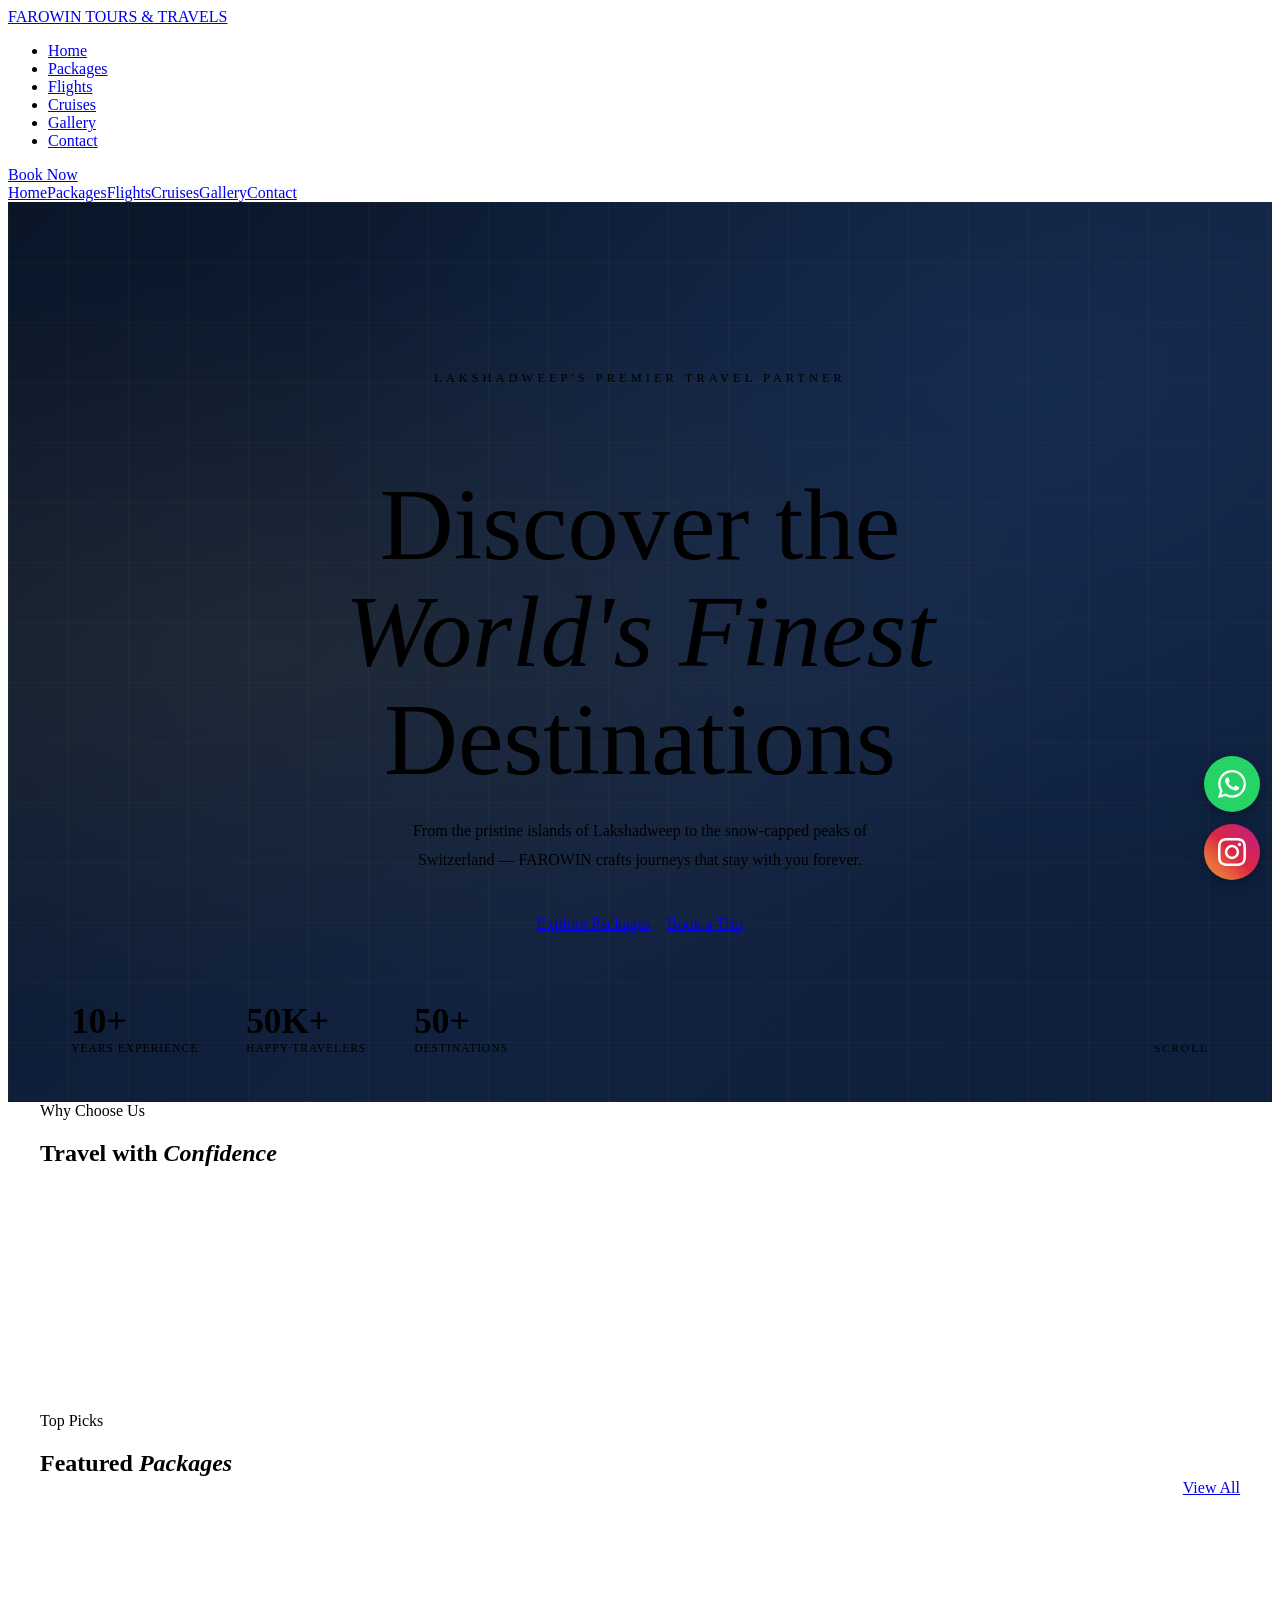
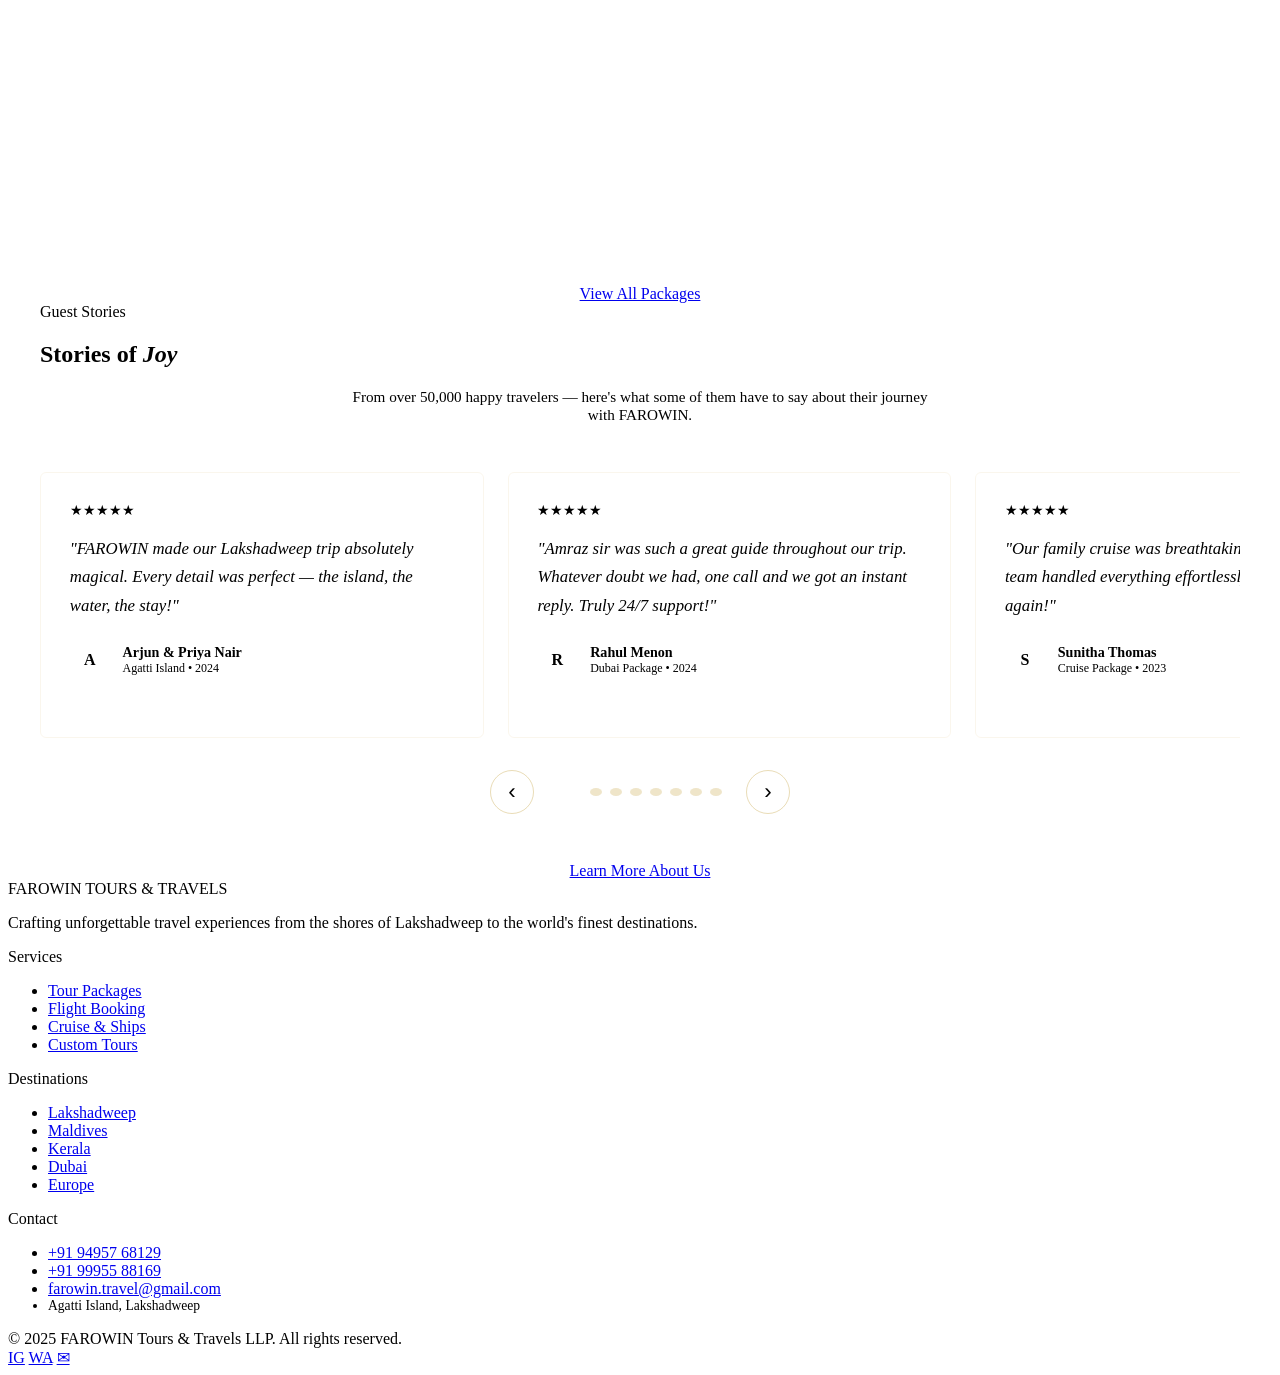
==== index.html @ 848174b0 "Rebrand site from Acoya/ACOYA to Farowin/FAROWIN Swap brand name, titles, nav/footer, form labels, s" ====
<!DOCTYPE html>
<html lang="en">
<head>
<meta charset="UTF-8">
<meta name="viewport" content="width=device-width, initial-scale=1.0">
<title>FAROWIN Tours & Travels — Home</title>
<link rel="stylesheet" href="style.css">
<style>
  /* HERO */
  #home {
    height: 100vh; position: relative;
    display: flex; align-items: center; justify-content: center; overflow: hidden;
  }
  .hero-bg {
    position: absolute; inset: 0;
    background: radial-gradient(ellipse at 20% 50%, rgba(201,168,76,0.09) 0%, transparent 60%),
      radial-gradient(ellipse at 80% 20%, rgba(26,52,96,0.5) 0%, transparent 50%),
      linear-gradient(135deg, #0A1628 0%, #112240 60%, #0D1F3C 100%);
  }
  .hero-grid {
    position: absolute; inset: 0;
    background-image: linear-gradient(rgba(201,168,76,0.04) 1px, transparent 1px),
      linear-gradient(90deg, rgba(201,168,76,0.04) 1px, transparent 1px);
    background-size: 60px 60px;
  }
  .hero-content {
    position: relative; z-index: 2; text-align: center; padding: 0 5%;
    animation: fadeUp 1.2s ease forwards;
  }
  .hero-tagline {
    font-size: 0.78rem; letter-spacing: 4px; text-transform: uppercase;
    color: var(--gold); margin-bottom: 1.5rem;
    display: flex; align-items: center; justify-content: center; gap: 1rem;
  }
  .hero-tagline::before, .hero-tagline::after { content: ''; width: 40px; height: 1px; background: var(--gold); }
  .hero-title {
    font-family: 'Cormorant Garamond', serif;
    font-size: clamp(3.5rem, 8vw, 7rem);
    font-weight: 300; line-height: 1.05; color: var(--white); margin-bottom: 0.5rem;
  }
  .hero-title em { color: var(--gold); font-style: italic; }
  .hero-sub {
    font-size: 1rem; color: var(--text-light);
    max-width: 520px; margin: 1.5rem auto 2.5rem; line-height: 1.8; font-weight: 300;
  }
  .hero-btns { display: flex; gap: 1rem; justify-content: center; flex-wrap: wrap; }
  .hero-stats {
    position: absolute; bottom: 3rem; left: 5%;
    display: flex; gap: 3rem; animation: fadeUp 1.5s ease 0.3s both;
  }
  .stat-num { font-family: 'Cormorant Garamond', serif; font-size: 2.2rem; font-weight: 600; color: var(--gold); }
  .stat-label { font-size: 0.72rem; color: var(--text-light); letter-spacing: 1px; text-transform: uppercase; }
  .scroll-hint {
    position: absolute; bottom: 3rem; right: 5%;
    display: flex; flex-direction: column; align-items: center; gap: 0.5rem;
    color: var(--text-light); font-size: 0.7rem; letter-spacing: 2px; text-transform: uppercase;
  }
  .scroll-line { width: 1px; height: 50px; background: linear-gradient(to bottom, var(--gold), transparent); animation: pulse 2s ease infinite; }
  @keyframes pulse { 0%,100%{opacity:1} 50%{opacity:0.3} }

  /* WHY US */
  .why-grid { display: grid; grid-template-columns: repeat(4,1fr); gap: 1.5rem; max-width: 1200px; margin: 3rem auto 0; }
  .why-card {
    padding: 2rem 1.5rem; background: var(--navy-mid);
    border: 1px solid rgba(201,168,76,0.12); border-radius: 6px;
    transition: border-color 0.3s, transform 0.3s; text-align: center;
  }
  .why-card:hover { border-color: var(--gold); transform: translateY(-6px); }
  .why-icon { font-size: 2.5rem; margin-bottom: 1rem; }
  .why-title { font-size: 1rem; font-weight: 600; color: var(--white); margin-bottom: 0.5rem; }
  .why-desc { font-size: 0.83rem; color: var(--text-light); line-height: 1.6; }

  /* FEATURED PACKAGES PREVIEW */
  .featured-grid { display: grid; grid-template-columns: repeat(3,1fr); gap: 1.5rem; max-width: 1200px; margin: 3rem auto 0; }
  .feat-pkg {
    background: var(--navy-mid); border: 1px solid rgba(201,168,76,0.12);
    border-radius: 6px; overflow: hidden; transition: all 0.4s; cursor: pointer;
  }
  .feat-pkg:hover { transform: translateY(-8px); border-color: var(--gold); }
  .feat-img {
    height: 160px; background: linear-gradient(135deg, var(--navy-light), var(--navy));
    display: flex; align-items: center; justify-content: center; font-size: 4.5rem;
    position: relative;
  }
  .feat-badge {
    position: absolute; top: 0.8rem; right: 0.8rem;
    background: var(--gold); color: var(--navy);
    font-size: 0.65rem; font-weight: 700; letter-spacing: 1px;
    padding: 0.25rem 0.7rem; border-radius: 2px; text-transform: uppercase;
  }
  .feat-body { padding: 1.3rem; }
  .feat-loc { font-size: 0.7rem; color: var(--gold); letter-spacing: 2px; text-transform: uppercase; margin-bottom: 0.4rem; }
  .feat-name { font-family: 'Cormorant Garamond', serif; font-size: 1.4rem; color: var(--white); margin-bottom: 0.4rem; }
  .feat-foot { display: flex; justify-content: space-between; align-items: center; margin-top: 1rem; }
  .feat-price { font-family: 'Cormorant Garamond', serif; font-size: 1.4rem; color: var(--gold); }
  .feat-price span { font-size: 0.75rem; color: var(--text-light); font-family: 'Outfit',sans-serif; }
  .view-all-wrap { text-align: center; margin-top: 3rem; }

  /* TESTIMONIAL CAROUSEL */
  .testi-wrap { max-width: 1200px; margin: 3rem auto 0; position: relative; }
  .testi-track-container { overflow: hidden; }
  .testi-track {
    display: flex; gap: 1.5rem;
    transition: transform 0.6s cubic-bezier(0.4, 0, 0.2, 1);
  }
  .testi-card {
    flex: 0 0 calc((100% - 3rem) / 3);
    background: var(--navy-mid); border: 1px solid rgba(201,168,76,0.1);
    border-radius: 6px; padding: 1.8rem; transition: border-color 0.3s;
  }
  .testi-card:hover { border-color: rgba(201,168,76,0.35); }
  .testi-stars { color: var(--gold); font-size: 0.85rem; margin-bottom: 1rem; }
  .testi-text {
    font-family: 'Cormorant Garamond',serif; font-size: 1.05rem;
    font-weight: 300; font-style: italic; color: var(--cream);
    line-height: 1.7; margin-bottom: 1.2rem;
  }
  .testi-author { display: flex; align-items: center; gap: 0.8rem; }
  .testi-avatar {
    width: 40px; height: 40px; border-radius: 50%;
    background: linear-gradient(135deg, var(--gold-dark), var(--gold));
    display: flex; align-items: center; justify-content: center;
    font-weight: 700; color: var(--navy); flex-shrink: 0;
  }
  .testi-name { font-size: 0.88rem; font-weight: 600; color: var(--white); }
  .testi-place { font-size: 0.75rem; color: var(--gold); }

  .testi-controls {
    display: flex; justify-content: center; align-items: center;
    gap: 1.5rem; margin-top: 2rem;
  }
  .testi-btn {
    width: 44px; height: 44px; border-radius: 50%;
    background: transparent; border: 1px solid rgba(201,168,76,0.4);
    color: var(--gold); font-size: 1.4rem; cursor: pointer;
    display: flex; align-items: center; justify-content: center;
    transition: all 0.3s;
  }
  .testi-btn:hover { background: var(--gold); color: var(--navy); }
  .testi-dots { display: flex; gap: 0.5rem; }
  .testi-dot {
    width: 8px; height: 8px; border-radius: 50%;
    background: rgba(201,168,76,0.3); cursor: pointer;
    transition: all 0.3s; border: none;
  }
  .testi-dot.active { background: var(--gold); width: 24px; border-radius: 4px; }

  @media(max-width:1024px){
    .why-grid { grid-template-columns: repeat(2,1fr); }
    .featured-grid { grid-template-columns: repeat(2,1fr); }
    .testi-card { flex: 0 0 calc((100% - 1.5rem) / 2); }
  }
  @media(max-width:600px){
    .why-grid, .featured-grid { grid-template-columns: 1fr; }
    .testi-card { flex: 0 0 100%; }
    .hero-stats { position: static; flex-wrap: wrap; justify-content: center; margin-top: 2rem; }
    .scroll-hint { display: none; }
  }
</style>
</head>
<body>
<div id="nav-placeholder"></div>

<!-- HERO -->
<section id="home">
  <div class="hero-bg"></div>
  <div class="hero-grid"></div>
  <div class="hero-content">
    <div class="hero-tagline">Lakshadweep's Premier Travel Partner</div>
    <h1 class="hero-title">
      Discover the<br>
      <em>World's Finest</em><br>
      Destinations
    </h1>
    <p class="hero-sub">From the pristine islands of Lakshadweep to the snow-capped peaks of Switzerland — FAROWIN crafts journeys that stay with you forever.</p>
    <div class="hero-btns">
      <a href="packages.html" class="btn-primary">Explore Packages</a>
      <a href="contact.html" class="btn-outline">Book a Trip</a>
    </div>
  </div>
  <div class="hero-stats">
    <div class="stat"><div class="stat-num"><span class="counter" data-target="10">0</span>+</div><div class="stat-label">Years Experience</div></div>
    <div class="stat"><div class="stat-num"><span class="counter" data-target="50">0</span>K+</div><div class="stat-label">Happy Travelers</div></div>
    <div class="stat"><div class="stat-num"><span class="counter" data-target="50">0</span>+</div><div class="stat-label">Destinations</div></div>
  </div>
  <div class="scroll-hint"><div class="scroll-line"></div>Scroll</div>
</section>

<!-- WHY US -->
<section style="background:var(--navy-mid);">
  <div style="max-width:1200px;margin:0 auto;">
    <div class="section-tag">Why Choose Us</div>
    <h2 class="section-title">Travel with <em>Confidence</em></h2>
  </div>
  <div class="why-grid">
    <div class="why-card reveal">
      <div class="why-icon">🏝️</div>
      <div class="why-title">Island Experts</div>
      <div class="why-desc">Based in Agatti, Lakshadweep — we know these islands like no one else.</div>
    </div>
    <div class="why-card reveal">
      <div class="why-icon">✈️</div>
      <div class="why-title">All-in-One</div>
      <div class="why-desc">Flights, cruises, hotels, and tours — everything under one roof.</div>
    </div>
    <div class="why-card reveal">
      <div class="why-icon">🕐</div>
      <div class="why-title">24/7 Support</div>
      <div class="why-desc">Our team is always available, every day, any time you need us.</div>
    </div>
    <div class="why-card reveal">
      <div class="why-icon">💎</div>
      <div class="why-title">Best Value</div>
      <div class="why-desc">Premium experiences at competitive prices with no hidden charges.</div>
    </div>
  </div>
</section>

<!-- FEATURED PACKAGES -->
<section style="background:var(--navy);">
  <div style="max-width:1200px;margin:0 auto;display:flex;justify-content:space-between;align-items:flex-end;flex-wrap:wrap;gap:1rem;">
    <div>
      <div class="section-tag">Top Picks</div>
      <h2 class="section-title">Featured <em>Packages</em></h2>
    </div>
    <a href="packages.html" class="btn-outline">View All</a>
  </div>
  <div class="featured-grid">
    <div class="feat-pkg reveal" onclick="location.href='packages.html'">
      <div class="feat-img">🏝️<div class="feat-badge">Top Pick</div></div>
      <div class="feat-body">
        <div class="feat-loc">📍 Lakshadweep</div>
        <div class="feat-name">Agatti Island Paradise</div>
        <div class="feat-foot">
          <div class="feat-price">₹22,000 <span>/ person</span></div>
          <span style="font-size:0.78rem;color:var(--text-light);">3N / 4D</span>
        </div>
      </div>
    </div>
    <div class="feat-pkg reveal" onclick="location.href='packages.html'">
      <div class="feat-img">🏝️<div class="feat-badge">Popular</div></div>
      <div class="feat-body">
        <div class="feat-loc">📍 Maldives</div>
        <div class="feat-name">Maldives Serenity</div>
        <div class="feat-foot">
          <div class="feat-price">₹85,000 <span>/ person</span></div>
          <span style="font-size:0.78rem;color:var(--text-light);">6N / 7D</span>
        </div>
      </div>
    </div>
    <div class="feat-pkg reveal" onclick="location.href='packages.html'">
      <div class="feat-img">🕌<div class="feat-badge">Trending</div></div>
      <div class="feat-body">
        <div class="feat-loc">📍 Dubai</div>
        <div class="feat-name">Dubai Luxury</div>
        <div class="feat-foot">
          <div class="feat-price">₹55,000 <span>/ person</span></div>
          <span style="font-size:0.78rem;color:var(--text-light);">4N / 5D</span>
        </div>
      </div>
    </div>
  </div>
  <div class="view-all-wrap"><a href="packages.html" class="btn-primary">View All Packages</a></div>
</section>

<!-- TESTIMONIALS CAROUSEL -->
<section style="background:var(--navy-mid);">
  <div style="max-width:1200px;margin:0 auto;">
    <div class="section-tag">Guest Stories</div>
    <h2 class="section-title">Stories of <em>Joy</em></h2>
    <p style="text-align:center;color:var(--text-light);max-width:600px;margin:0.8rem auto 0;font-size:0.95rem;">From over 50,000 happy travelers — here's what some of them have to say about their journey with FAROWIN.</p>
  </div>

  <div class="testi-wrap">
    <div class="testi-track-container">
      <div class="testi-track" id="testi-track">

        <div class="testi-card">
          <div class="testi-stars">★★★★★</div>
          <div class="testi-text">"FAROWIN made our Lakshadweep trip absolutely magical. Every detail was perfect — the island, the water, the stay!"</div>
          <div class="testi-author">
            <div class="testi-avatar">A</div>
            <div><div class="testi-name">Arjun & Priya Nair</div><div class="testi-place">Agatti Island • 2024</div></div>
          </div>
        </div>

        <div class="testi-card">
          <div class="testi-stars">★★★★★</div>
          <div class="testi-text">"Amraz sir was such a great guide throughout our trip. Whatever doubt we had, one call and we got an instant reply. Truly 24/7 support!"</div>
          <div class="testi-author">
            <div class="testi-avatar">R</div>
            <div><div class="testi-name">Rahul Menon</div><div class="testi-place">Dubai Package • 2024</div></div>
          </div>
        </div>

        <div class="testi-card">
          <div class="testi-stars">★★★★★</div>
          <div class="testi-text">"Our family cruise was breathtaking. The FAROWIN team handled everything effortlessly. Will definitely book again!"</div>
          <div class="testi-author">
            <div class="testi-avatar">S</div>
            <div><div class="testi-name">Sunitha Thomas</div><div class="testi-place">Cruise Package • 2023</div></div>
          </div>
        </div>

        <div class="testi-card">
          <div class="testi-stars">★★★★★</div>
          <div class="testi-text">"Honeymoon in the Maldives, planned to perfection. Amraz was incredibly helpful — answered every message even at midnight. Thank you FAROWIN!"</div>
          <div class="testi-author">
            <div class="testi-avatar">F</div>
            <div><div class="testi-name">Faisal & Ayesha</div><div class="testi-place">Maldives Honeymoon • 2024</div></div>
          </div>
        </div>

        <div class="testi-card">
          <div class="testi-stars">★★★★★</div>
          <div class="testi-text">"Booked a last-minute group trip for 12 people. Amraz sir made it happen flawlessly. Very professional and always reachable on call."</div>
          <div class="testi-author">
            <div class="testi-avatar">V</div>
            <div><div class="testi-name">Vishnu Krishnan</div><div class="testi-place">Group Tour • 2024</div></div>
          </div>
        </div>

        <div class="testi-card">
          <div class="testi-stars">★★★★★</div>
          <div class="testi-text">"Bangaram Island felt like a private paradise. Amraz's local knowledge and personal attention made every moment special. Highly recommend FAROWIN!"</div>
          <div class="testi-author">
            <div class="testi-avatar">M</div>
            <div><div class="testi-name">Meera Pillai</div><div class="testi-place">Bangaram Island • 2025</div></div>
          </div>
        </div>

        <div class="testi-card">
          <div class="testi-stars">★★★★★</div>
          <div class="testi-text">"I called Amraz sir at odd hours during my trip — every single time he picked up and helped. That kind of dedication is rare. FAROWIN is the real deal."</div>
          <div class="testi-author">
            <div class="testi-avatar">K</div>
            <div><div class="testi-name">Kiran Raj</div><div class="testi-place">Kavaratti Island • 2024</div></div>
          </div>
        </div>

        <div class="testi-card">
          <div class="testi-stars">★★★★★</div>
          <div class="testi-text">"From flight booking to last-day pickup, Amraz handled everything. He's not just a travel agent — he feels like a friend guiding you. Loved the trip!"</div>
          <div class="testi-author">
            <div class="testi-avatar">N</div>
            <div><div class="testi-name">Nisha Varghese</div><div class="testi-place">Lakshadweep • 2025</div></div>
          </div>
        </div>

        <div class="testi-card">
          <div class="testi-stars">★★★★★</div>
          <div class="testi-text">"What I loved most about FAROWIN — Amraz sir replies instantly, no matter what time. Booked our Dubai trip with full confidence. Excellent experience!"</div>
          <div class="testi-author">
            <div class="testi-avatar">S</div>
            <div><div class="testi-name">Shafeeq Ahamed</div><div class="testi-place">Dubai Tour • 2024</div></div>
          </div>
        </div>

        <div class="testi-card">
          <div class="testi-stars">★★★★★</div>
          <div class="testi-text">"Honestly the best travel experience we've had. Amraz personally guided us through everything — visa, hotels, sightseeing. FAROWIN exceeded expectations."</div>
          <div class="testi-author">
            <div class="testi-avatar">A</div>
            <div><div class="testi-name">Anjana & Dileep</div><div class="testi-place">Singapore Tour • 2025</div></div>
          </div>
        </div>

        <div class="testi-card">
          <div class="testi-stars">★★★★★</div>
          <div class="testi-text">"My parents are senior citizens and were nervous about travel. Amraz sir kept checking in throughout, made them feel safe. Truly grateful to FAROWIN."</div>
          <div class="testi-author">
            <div class="testi-avatar">H</div>
            <div><div class="testi-name">Haritha S.</div><div class="testi-place">Family Tour • 2024</div></div>
          </div>
        </div>

        <div class="testi-card">
          <div class="testi-stars">★★★★★</div>
          <div class="testi-text">"Planned my solo trip to Lakshadweep with FAROWIN. Amraz answered all my questions patiently, even before booking. That trust is why I chose them — and they delivered!"</div>
          <div class="testi-author">
            <div class="testi-avatar">J</div>
            <div><div class="testi-name">Jithin Mohan</div><div class="testi-place">Solo Trip • 2025</div></div>
          </div>
        </div>

      </div>
    </div>

    <div class="testi-controls">
      <button class="testi-btn" onclick="testiNav(-1)" aria-label="Previous">‹</button>
      <div class="testi-dots" id="testi-dots"></div>
      <button class="testi-btn" onclick="testiNav(1)" aria-label="Next">›</button>
    </div>
  </div>

  <div class="view-all-wrap">
    <a href="about.html" class="btn-outline">Learn More About Us</a>
  </div>
</section>

<div id="footer-placeholder"></div>
<script src="shared.js"></script>
<script>
  // Counter animation (triggered when stats section comes into view)
  function animateCounters() {
    document.querySelectorAll('.counter').forEach(function(el) {
      var target = parseInt(el.dataset.target);
      var current = 0;
      var step = Math.max(1, Math.ceil(target / 40));
      var interval = setInterval(function() {
        current += step;
        if (current >= target) { current = target; clearInterval(interval); }
        el.textContent = current;
      }, 30);
    });
  }
  // Trigger counter on page load (hero is visible immediately)
  setTimeout(animateCounters, 600);

  // Testimonial carousel
  var totalTestis = document.querySelectorAll('.testi-card').length;
  var perView = 3;
  var currentSlide = 0;
  var autoSlideTimer;

  function getPerView() {
    if (window.innerWidth <= 600) return 1;
    if (window.innerWidth <= 1024) return 2;
    return 3;
  }

  function totalSlides() {
    return Math.max(1, totalTestis - perView + 1);
  }

  function buildDots() {
    var dotsEl = document.getElementById('testi-dots');
    dotsEl.innerHTML = '';
    var slides = totalSlides();
    var maxDots = Math.min(slides, 8);
    for (var i = 0; i < maxDots; i++) {
      var dot = document.createElement('button');
      dot.className = 'testi-dot' + (i === 0 ? ' active' : '');
      dot.setAttribute('aria-label', 'Slide ' + (i + 1));
      dot.onclick = (function(idx) { return function() { goToSlide(idx); }; })(i);
      dotsEl.appendChild(dot);
    }
  }

  function updateCarousel() {
    var track = document.getElementById('testi-track');
    var card = document.querySelector('.testi-card');
    if (!card) return;
    var cardWidth = card.offsetWidth;
    var gap = 24;
    track.style.transform = 'translateX(-' + (currentSlide * (cardWidth + gap)) + 'px)';

    var dots = document.querySelectorAll('.testi-dot');
    dots.forEach(function(d, i) { d.classList.toggle('active', i === Math.min(currentSlide, dots.length - 1)); });
  }

  function testiNav(dir) {
    currentSlide = (currentSlide + dir + totalSlides()) % totalSlides();
    updateCarousel();
    resetAutoSlide();
  }

  function goToSlide(i) {
    currentSlide = i;
    updateCarousel();
    resetAutoSlide();
  }

  function resetAutoSlide() {
    clearInterval(autoSlideTimer);
    autoSlideTimer = setInterval(function() { testiNav(1); }, 5000);
  }

  function initCarousel() {
    perView = getPerView();
    buildDots();
    if (currentSlide >= totalSlides()) currentSlide = 0;
    updateCarousel();
    resetAutoSlide();
  }

  window.addEventListener('resize', initCarousel);

  renderNav('Home');
  renderFooter();
  initReveal();

  // Init carousel after DOM ready
  setTimeout(initCarousel, 100);
</script>
</body>
</html>
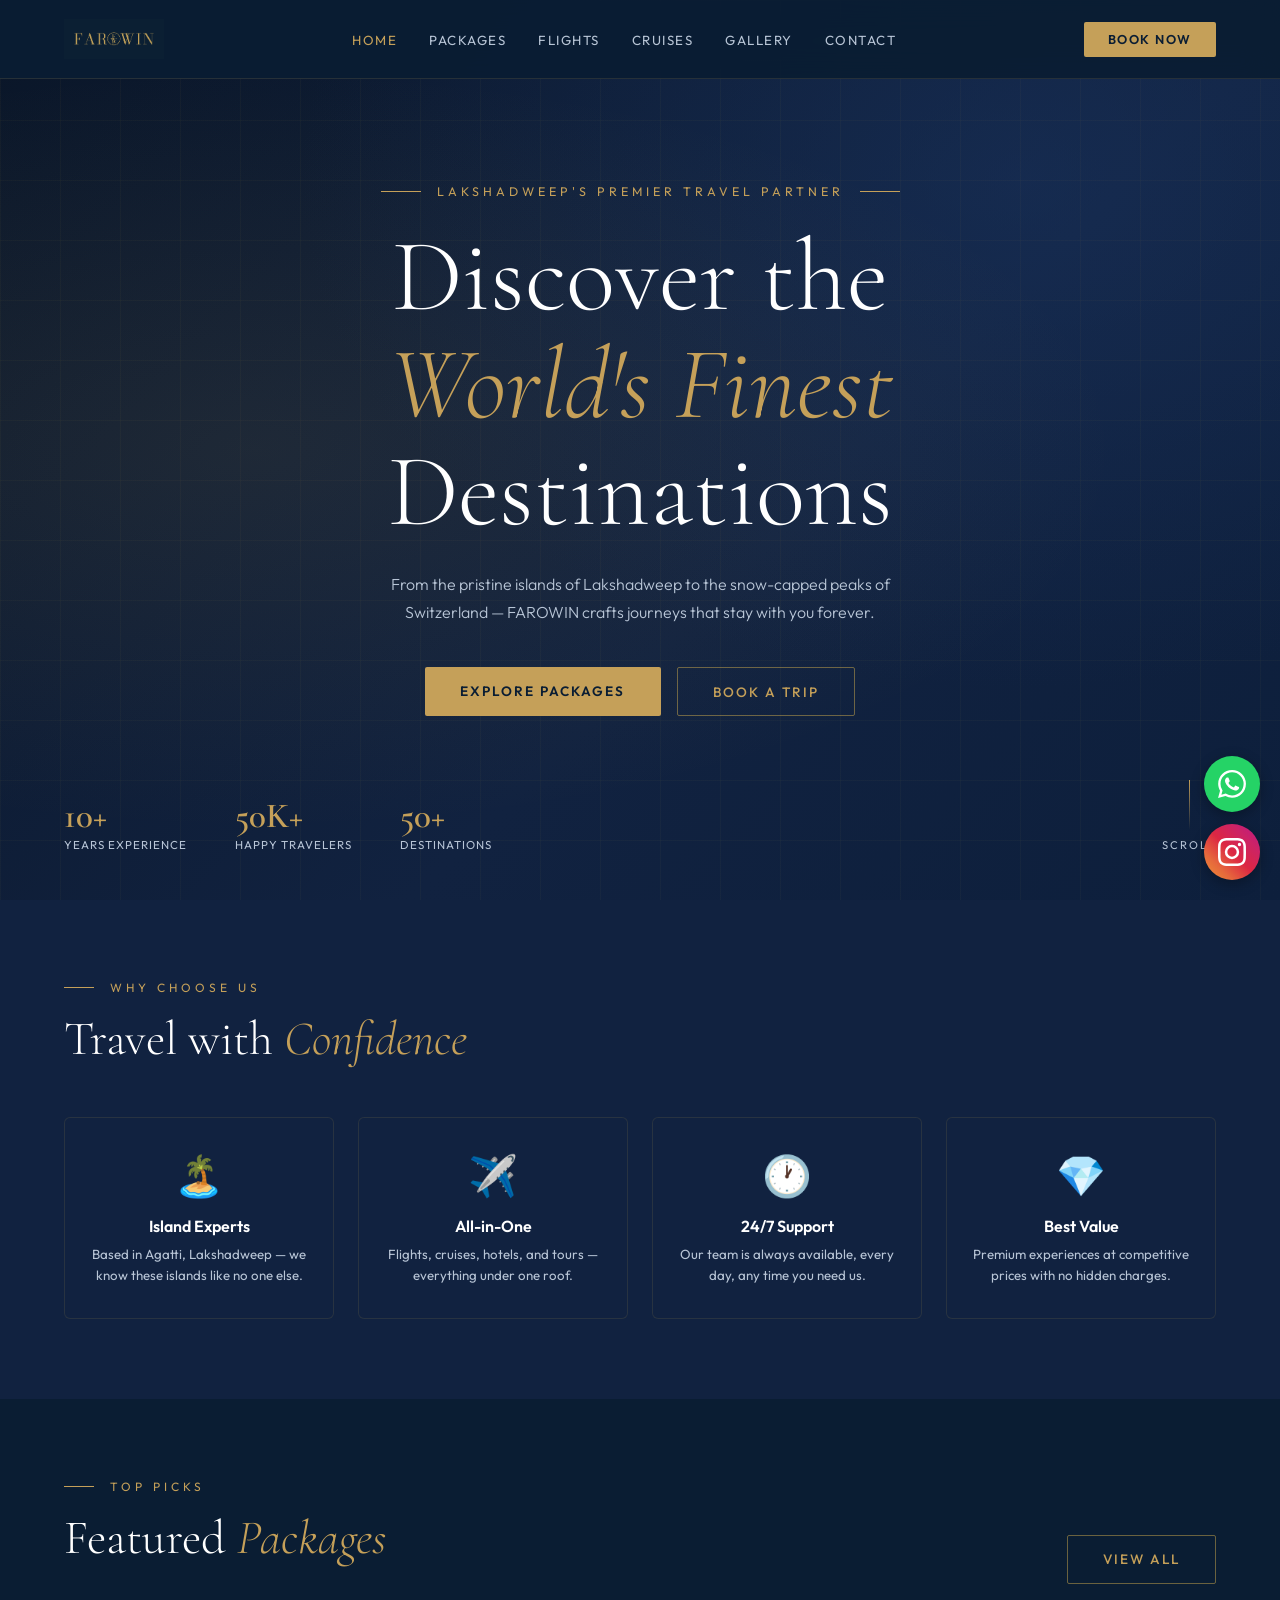
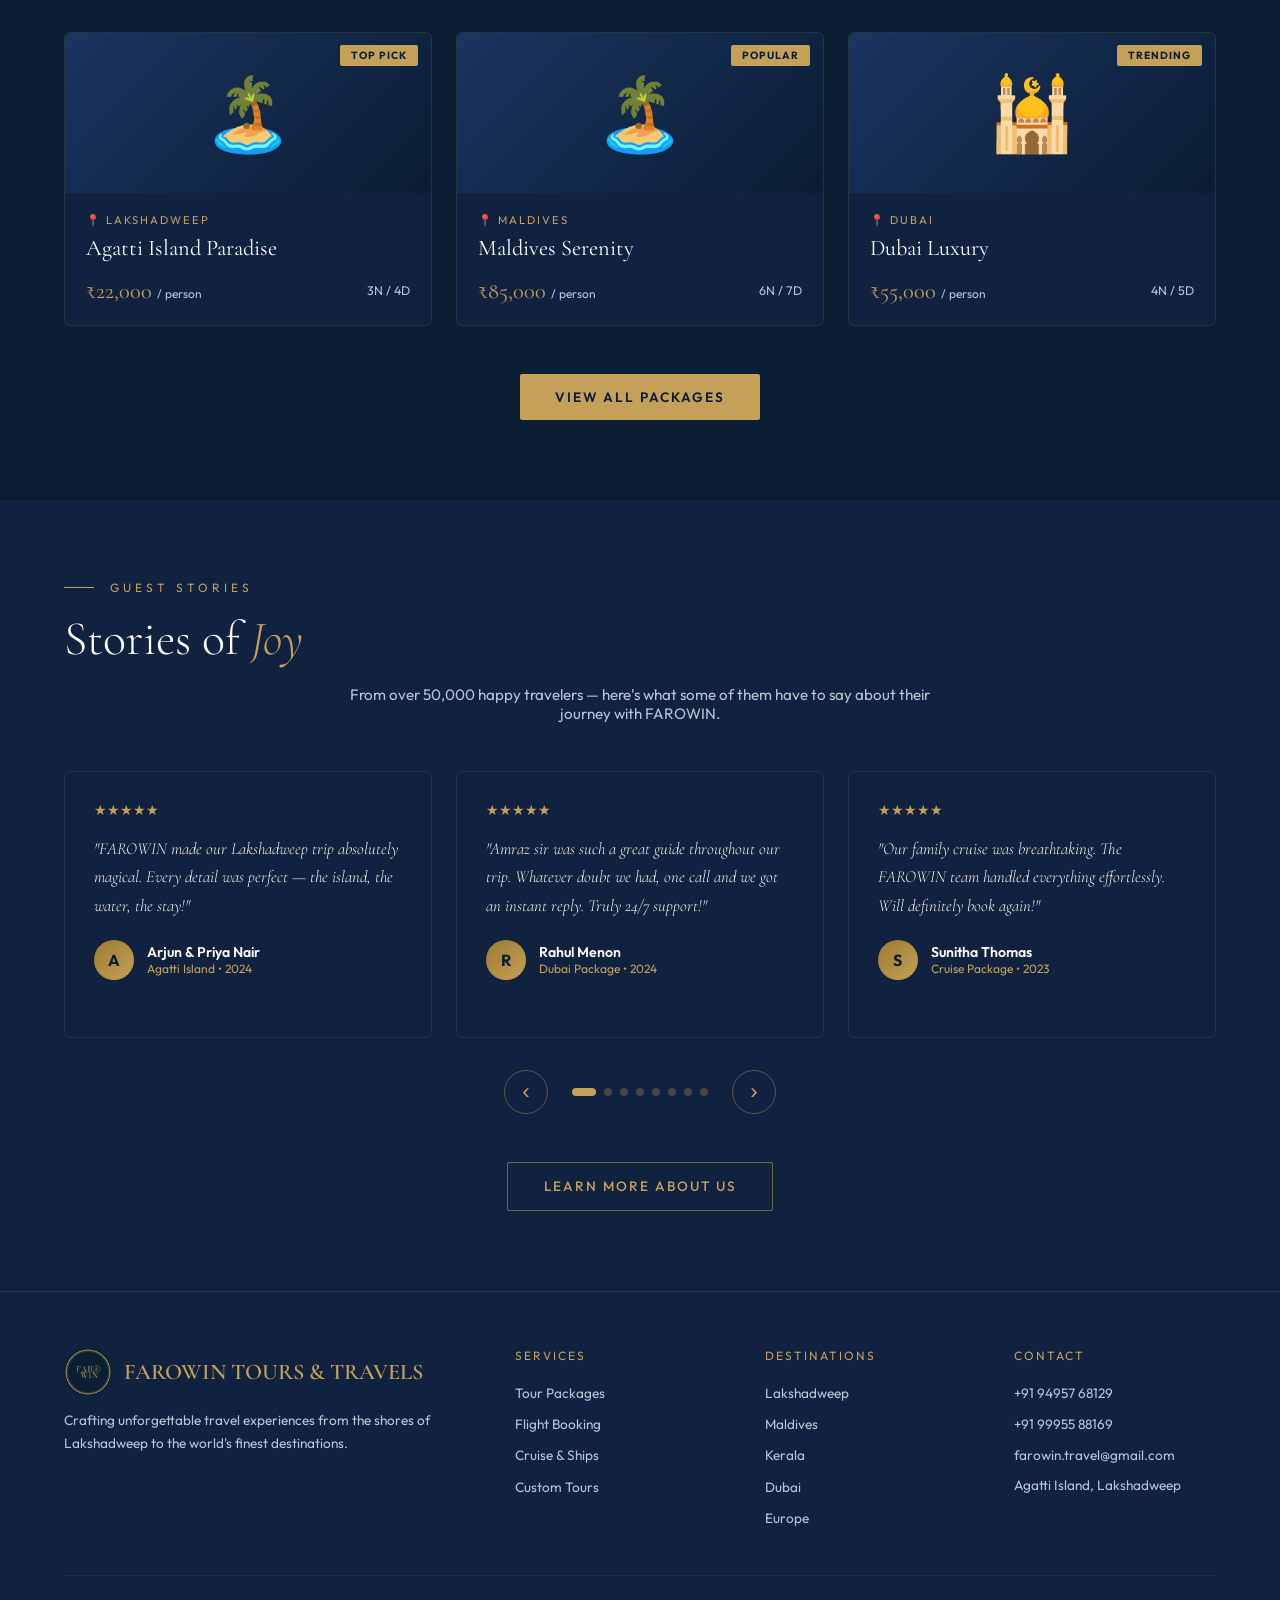
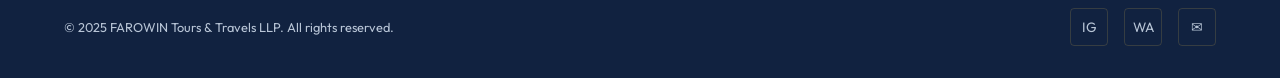
==== commit edb8ff17: "Add Farowin logo assets to nav, footer, and favicons Copy official wordmark and seal PNGs into asset" ====
--- a/index.html
+++ b/index.html
@@ -4,6 +4,8 @@
 <meta charset="UTF-8">
 <meta name="viewport" content="width=device-width, initial-scale=1.0">
 <title>FAROWIN Tours & Travels — Home</title>
+<link rel="icon" type="image/png" href="assets/logos/farowin-seal-circle.png">
+<link rel="apple-touch-icon" href="assets/logos/farowin-seal-square.png">
 <link rel="stylesheet" href="style.css">
 <style>
   /* HERO */
--- a/style.css
+++ b/style.css
@@ -0,0 +1,203 @@
+@import url('https://fonts.googleapis.com/css2?family=Cormorant+Garamond:ital,wght@0,300;0,400;0,600;1,300;1,400&family=Outfit:wght@300;400;500;600&display=swap');
+
+:root {
+  --gold: #C5A059;
+  --gold-light: #E8C97A;
+  --gold-dark: #9B7A2E;
+  --navy: #0A1D33;
+  --navy-mid: #112240;
+  --navy-light: #1A3460;
+  --cream: #F8F4ED;
+  --cream-dark: #EDE5D5;
+  --white: #FFFFFF;
+  --text-light: #B8C5D6;
+}
+
+* { margin: 0; padding: 0; box-sizing: border-box; }
+html { scroll-behavior: smooth; }
+body { font-family: 'Outfit', sans-serif; background: var(--navy); color: var(--cream); overflow-x: hidden; }
+
+/* NAV */
+nav {
+  position: fixed; top: 0; width: 100%; z-index: 1000;
+  padding: 1.2rem 5%;
+  display: flex; align-items: center; justify-content: space-between;
+  background: rgba(10,29,51,0.95);
+  backdrop-filter: blur(16px);
+  border-bottom: 1px solid rgba(197,160,89,0.15);
+}
+.nav-logo {
+  display: flex; align-items: center;
+  text-decoration: none; line-height: 0;
+}
+.nav-logo-img {
+  display: block; height: 40px; width: auto;
+}
+.nav-links { display: flex; gap: 2rem; list-style: none; }
+.nav-links a {
+  color: var(--text-light); text-decoration: none;
+  font-size: 0.83rem; font-weight: 400; letter-spacing: 1.5px;
+  text-transform: uppercase; transition: color 0.3s;
+}
+.nav-links a:hover, .nav-links a.active { color: var(--gold); }
+.nav-cta {
+  background: var(--gold); color: var(--navy);
+  padding: 0.6rem 1.5rem; border-radius: 2px;
+  font-size: 0.8rem; font-weight: 600; letter-spacing: 1.5px;
+  text-transform: uppercase; text-decoration: none; transition: background 0.3s;
+}
+.nav-cta:hover { background: var(--gold-light); }
+.hamburger { display: none; flex-direction: column; gap: 5px; cursor: pointer; }
+.hamburger span { width: 24px; height: 2px; background: var(--gold); display: block; transition: all 0.3s; }
+.mobile-menu {
+  display: none; position: fixed; top: 68px; left: 0; right: 0;
+  background: rgba(10,22,40,0.98); backdrop-filter: blur(20px);
+  padding: 2rem 5%; flex-direction: column; gap: 1.5rem; z-index: 999;
+  border-bottom: 1px solid rgba(201,168,76,0.15);
+}
+.mobile-menu.open { display: flex; }
+.mobile-menu a {
+  color: var(--cream); text-decoration: none; font-size: 1rem;
+  font-weight: 400; letter-spacing: 1px; text-transform: uppercase;
+  transition: color 0.3s; padding-bottom: 0.5rem;
+  border-bottom: 1px solid rgba(201,168,76,0.1);
+}
+.mobile-menu a:hover { color: var(--gold); }
+
+/* PAGE HERO (non-home pages) */
+.page-hero {
+  padding: 8rem 5% 4rem;
+  background: linear-gradient(135deg, var(--navy) 0%, var(--navy-mid) 100%);
+  position: relative; overflow: hidden;
+}
+.page-hero::before {
+  content: ''; position: absolute; inset: 0;
+  background-image: linear-gradient(rgba(201,168,76,0.04) 1px, transparent 1px),
+    linear-gradient(90deg, rgba(201,168,76,0.04) 1px, transparent 1px);
+  background-size: 60px 60px;
+}
+.page-hero-content { position: relative; z-index: 2; max-width: 700px; }
+.page-tag {
+  font-size: 0.75rem; letter-spacing: 4px; text-transform: uppercase;
+  color: var(--gold); margin-bottom: 1rem;
+  display: flex; align-items: center; gap: 1rem;
+}
+.page-tag::before { content: ''; width: 30px; height: 1px; background: var(--gold); }
+.page-title {
+  font-family: 'Cormorant Garamond', serif;
+  font-size: clamp(2.5rem, 5vw, 4rem);
+  font-weight: 300; line-height: 1.1; color: var(--white);
+}
+.page-title em { color: var(--gold); font-style: italic; }
+.page-desc { color: var(--text-light); font-size: 1rem; line-height: 1.8; margin-top: 1rem; font-weight: 300; }
+
+/* SECTION COMMON */
+section { padding: 5rem 5%; }
+.section-tag {
+  font-size: 0.75rem; letter-spacing: 4px; text-transform: uppercase;
+  color: var(--gold); margin-bottom: 1rem;
+  display: flex; align-items: center; gap: 1rem;
+}
+.section-tag::before { content: ''; width: 30px; height: 1px; background: var(--gold); }
+.section-title {
+  font-family: 'Cormorant Garamond', serif;
+  font-size: clamp(2rem, 4vw, 3rem); font-weight: 300; line-height: 1.2;
+  color: var(--white); margin-bottom: 1rem;
+}
+.section-title em { color: var(--gold); font-style: italic; }
+.section-desc { color: var(--text-light); font-size: 1rem; line-height: 1.8; max-width: 600px; font-weight: 300; }
+.gold-divider { width: 60px; height: 2px; background: var(--gold); margin: 1.2rem 0; }
+
+/* BUTTONS */
+.btn-primary {
+  background: var(--gold); color: var(--navy);
+  padding: 0.9rem 2.2rem; border-radius: 2px;
+  font-size: 0.85rem; font-weight: 600; letter-spacing: 2px;
+  text-transform: uppercase; text-decoration: none; display: inline-block;
+  transition: all 0.3s; border: none; cursor: pointer; font-family: 'Outfit', sans-serif;
+}
+.btn-primary:hover { background: var(--gold-light); transform: translateY(-2px); }
+.btn-outline {
+  border: 1px solid rgba(201,168,76,0.5); color: var(--gold);
+  padding: 0.9rem 2.2rem; border-radius: 2px;
+  font-size: 0.85rem; font-weight: 500; letter-spacing: 2px;
+  text-transform: uppercase; text-decoration: none; display: inline-block;
+  transition: all 0.3s; background: transparent; cursor: pointer; font-family: 'Outfit', sans-serif;
+}
+.btn-outline:hover { border-color: var(--gold); background: rgba(201,168,76,0.08); }
+
+/* FORMS */
+.form-grid { display: grid; grid-template-columns: 1fr 1fr; gap: 1.5rem; }
+.form-group { display: flex; flex-direction: column; gap: 0.5rem; }
+.form-group.full { grid-column: 1 / -1; }
+label { font-size: 0.78rem; color: var(--gold); letter-spacing: 1.5px; text-transform: uppercase; font-weight: 500; }
+input, select, textarea {
+  background: rgba(255,255,255,0.04); border: 1px solid rgba(201,168,76,0.2);
+  color: var(--cream); padding: 0.9rem 1.1rem; border-radius: 4px;
+  font-family: 'Outfit', sans-serif; font-size: 0.9rem;
+  transition: border-color 0.3s; outline: none; width: 100%;
+}
+input:focus, select:focus, textarea:focus { border-color: var(--gold); }
+select option { background: var(--navy-mid); }
+textarea { resize: vertical; min-height: 120px; }
+.submit-btn {
+  grid-column: 1 / -1; background: var(--gold); color: var(--navy);
+  padding: 1rem 2rem; border: none; border-radius: 4px;
+  font-family: 'Outfit', sans-serif; font-size: 0.9rem;
+  font-weight: 600; letter-spacing: 2px; text-transform: uppercase;
+  cursor: pointer; transition: all 0.3s; width: 100%;
+}
+.submit-btn:hover { background: var(--gold-light); transform: translateY(-2px); }
+
+/* FOOTER */
+footer {
+  background: var(--navy-mid); border-top: 1px solid rgba(201,168,76,0.15);
+  padding: 3.5rem 5% 2rem;
+}
+.footer-grid { display: grid; grid-template-columns: 2fr 1fr 1fr 1fr; gap: 3rem; max-width: 1200px; margin: 0 auto 3rem; }
+.footer-brand {
+  font-family: 'Cormorant Garamond', serif; font-size: 1.4rem; font-weight: 600;
+  color: var(--gold); margin-bottom: 0.8rem;
+  display: flex; align-items: center; gap: 0.75rem;
+}
+.footer-seal { width: 48px; height: 48px; border-radius: 50%; flex-shrink: 0; }
+.footer-desc { font-size: 0.85rem; color: var(--text-light); line-height: 1.7; }
+.footer-heading { font-size: 0.75rem; letter-spacing: 2px; text-transform: uppercase; color: var(--gold); margin-bottom: 1.2rem; }
+.footer-links { list-style: none; display: flex; flex-direction: column; gap: 0.7rem; }
+.footer-links a { font-size: 0.85rem; color: var(--text-light); text-decoration: none; transition: color 0.3s; }
+.footer-links a:hover { color: var(--gold); }
+.footer-bottom {
+  border-top: 1px solid rgba(201,168,76,0.1); padding-top: 2rem;
+  max-width: 1200px; margin: 0 auto;
+  display: flex; justify-content: space-between; align-items: center; flex-wrap: wrap; gap: 1rem;
+}
+.footer-copy { font-size: 0.8rem; color: var(--text-light); }
+.footer-socials { display: flex; gap: 1rem; }
+.social-btn {
+  width: 38px; height: 38px; border-radius: 4px;
+  border: 1px solid rgba(201,168,76,0.2);
+  display: flex; align-items: center; justify-content: center;
+  color: var(--text-light); font-size: 0.85rem; text-decoration: none; transition: all 0.3s;
+}
+.social-btn:hover { border-color: var(--gold); color: var(--gold); }
+
+/* ANIMATIONS */
+@keyframes fadeUp { from { opacity: 0; transform: translateY(30px); } to { opacity: 1; transform: translateY(0); } }
+@keyframes fadeIn { from { opacity: 0; } to { opacity: 1; } }
+.fade-up { animation: fadeUp 0.8s ease forwards; }
+
+/* RESPONSIVE */
+@media (max-width: 768px) {
+  .nav-links, .nav-cta { display: none; }
+  .hamburger { display: flex; }
+  .footer-grid { grid-template-columns: 1fr 1fr; }
+  .form-grid { grid-template-columns: 1fr; }
+  .form-group.full { grid-column: auto; }
+  .submit-btn { grid-column: auto; }
+}
+@media (max-width: 480px) {
+  .nav-logo-img { height: 32px; }
+  .footer-grid { grid-template-columns: 1fr; }
+  .footer-bottom { flex-direction: column; text-align: center; }
+  .footer-brand { font-size: 1.15rem; }
+}
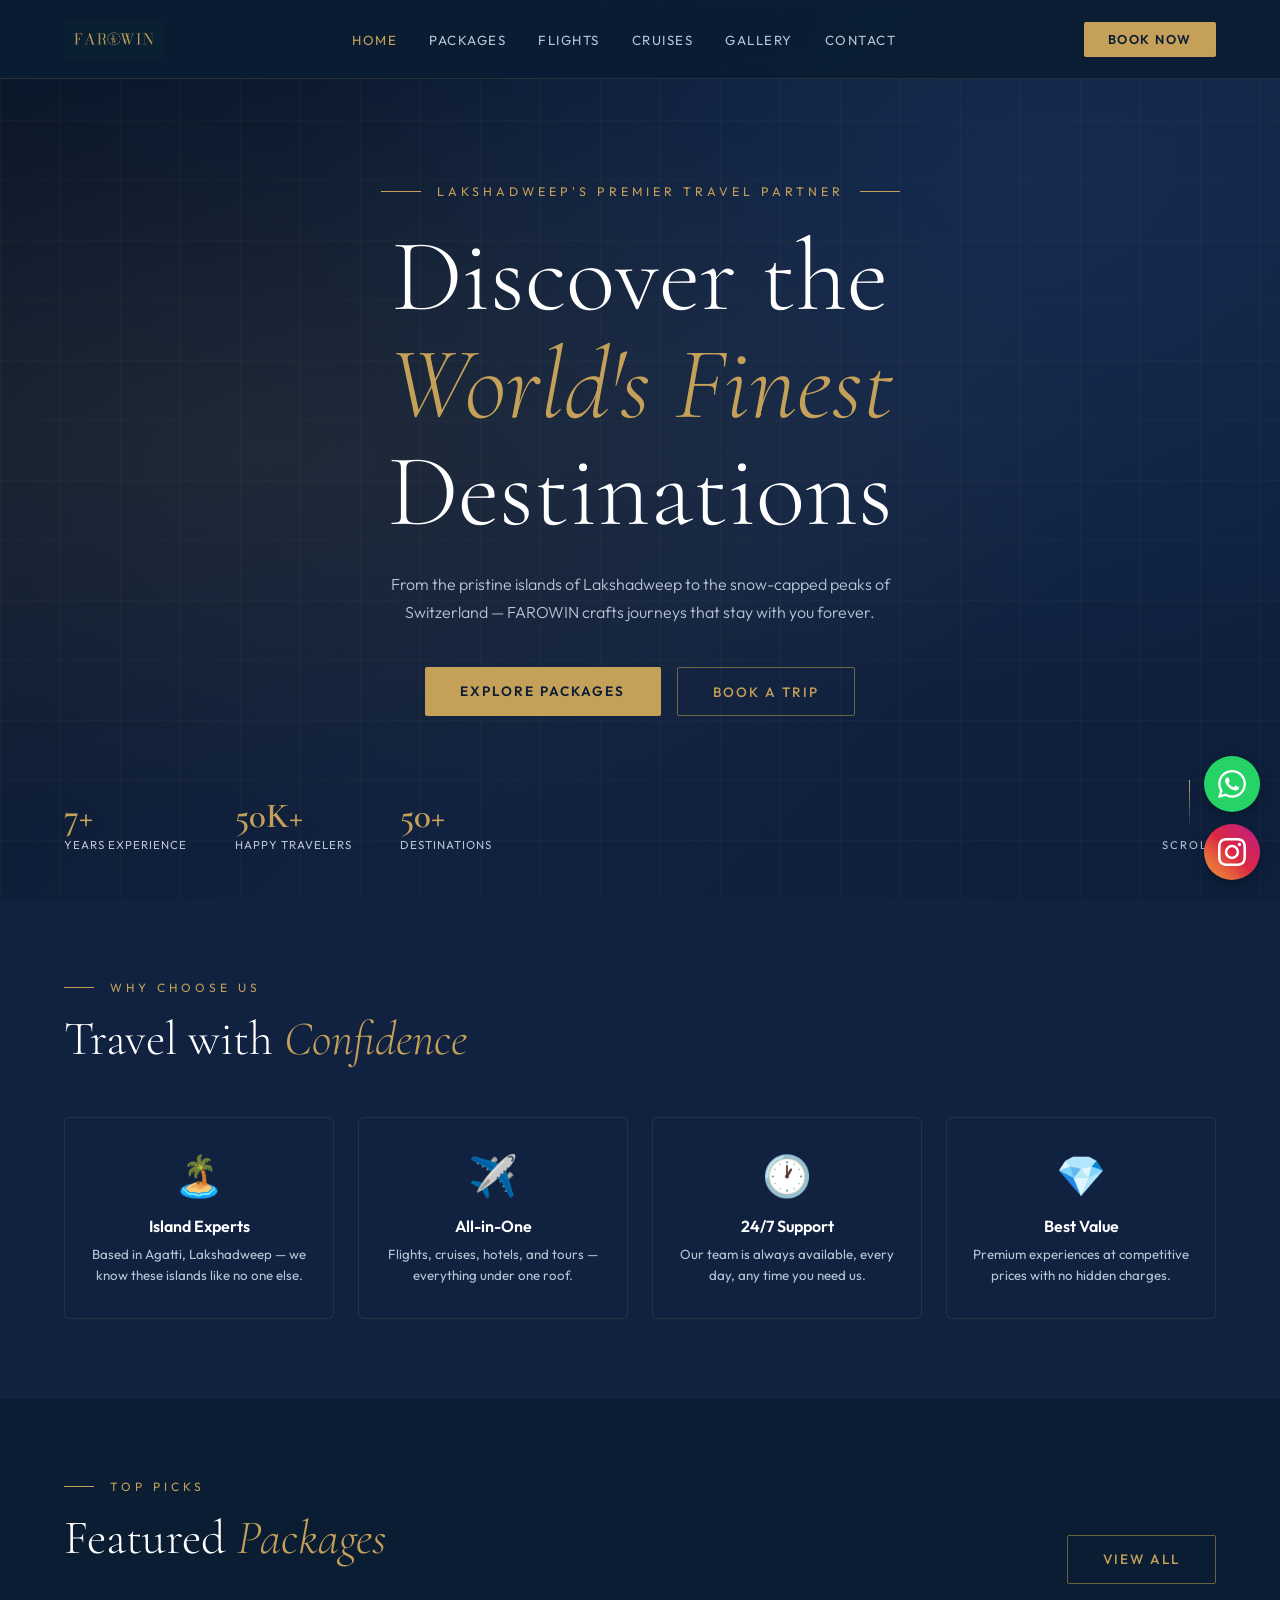
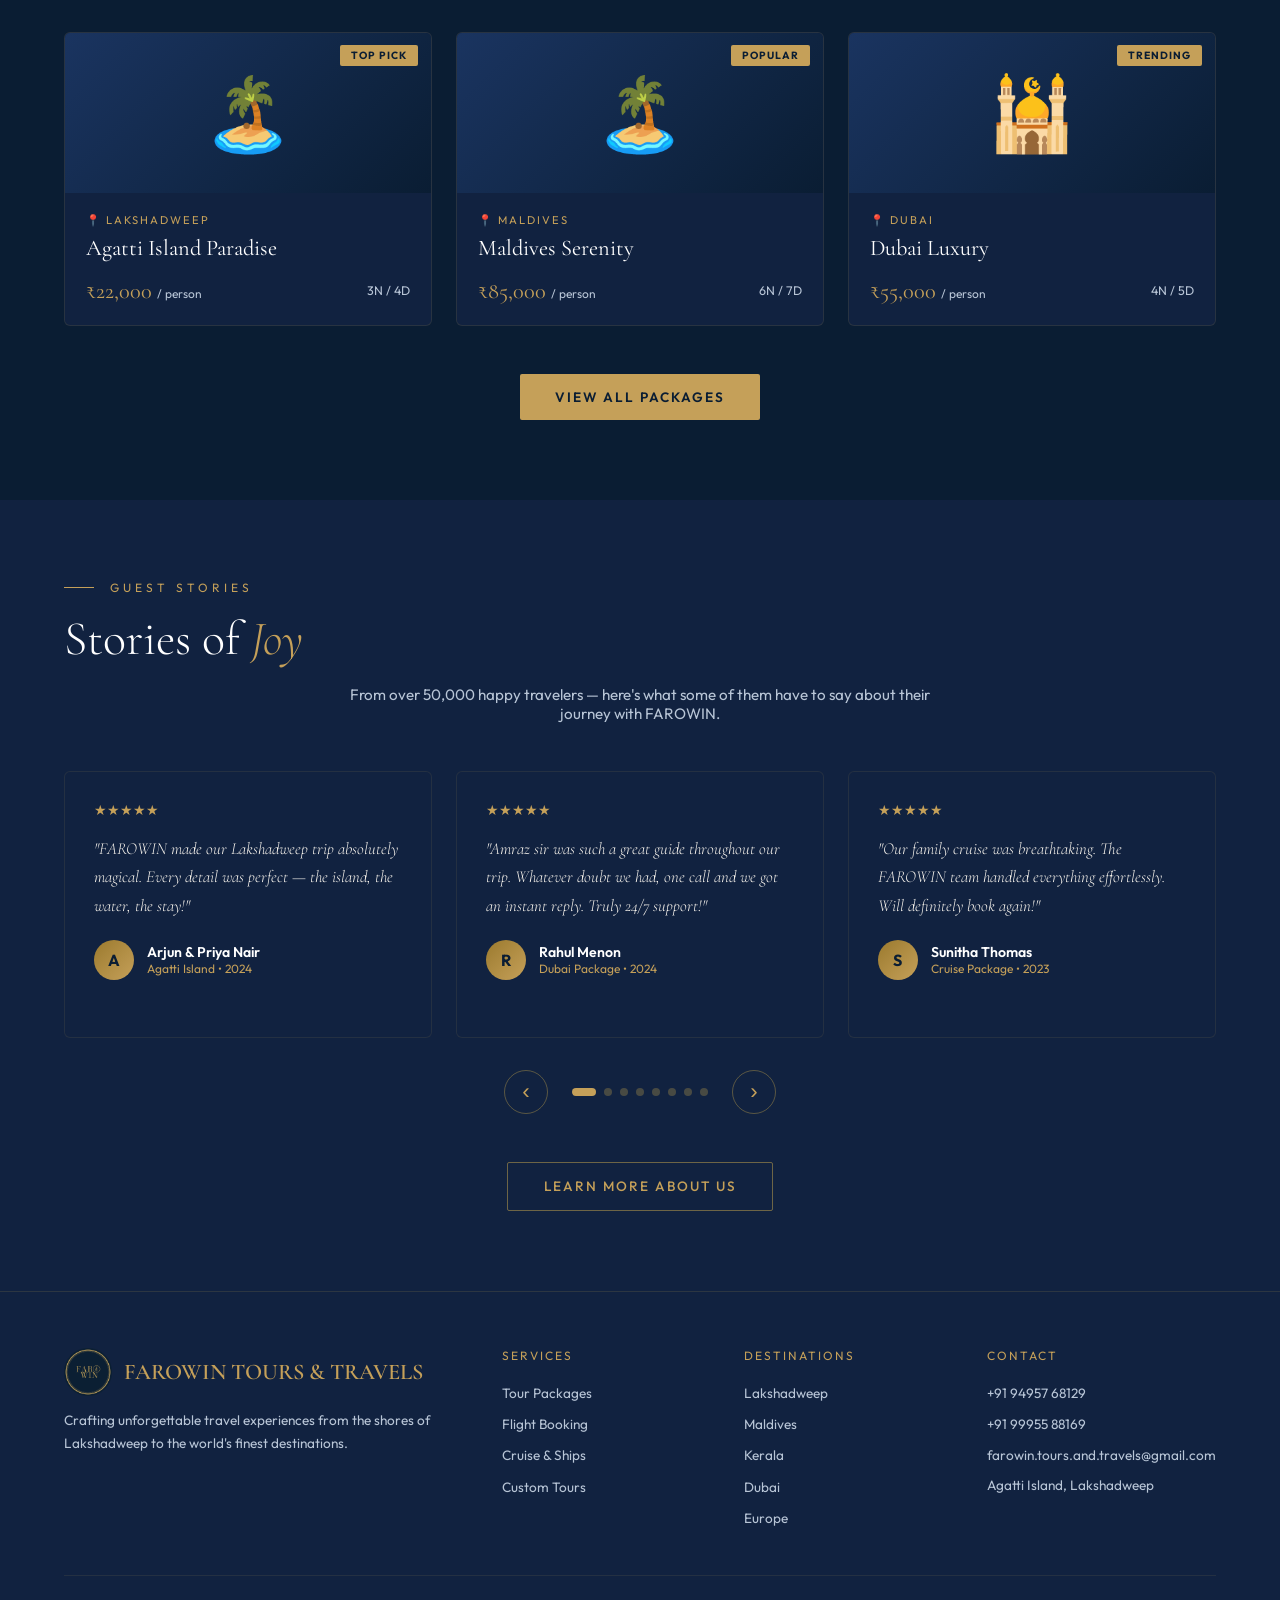
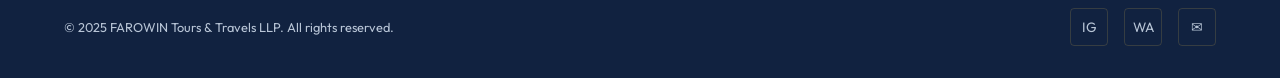
==== commit db81c473: "Update experience years in hero stats section" ====
--- a/index.html
+++ b/index.html
@@ -181,7 +181,7 @@
     </div>
   </div>
   <div class="hero-stats">
-    <div class="stat"><div class="stat-num"><span class="counter" data-target="10">0</span>+</div><div class="stat-label">Years Experience</div></div>
+    <div class="stat"><div class="stat-num"><span class="counter" data-target="7">0</span>+</div><div class="stat-label">Years Experience</div></div>
     <div class="stat"><div class="stat-num"><span class="counter" data-target="50">0</span>K+</div><div class="stat-label">Happy Travelers</div></div>
     <div class="stat"><div class="stat-num"><span class="counter" data-target="50">0</span>+</div><div class="stat-label">Destinations</div></div>
   </div>
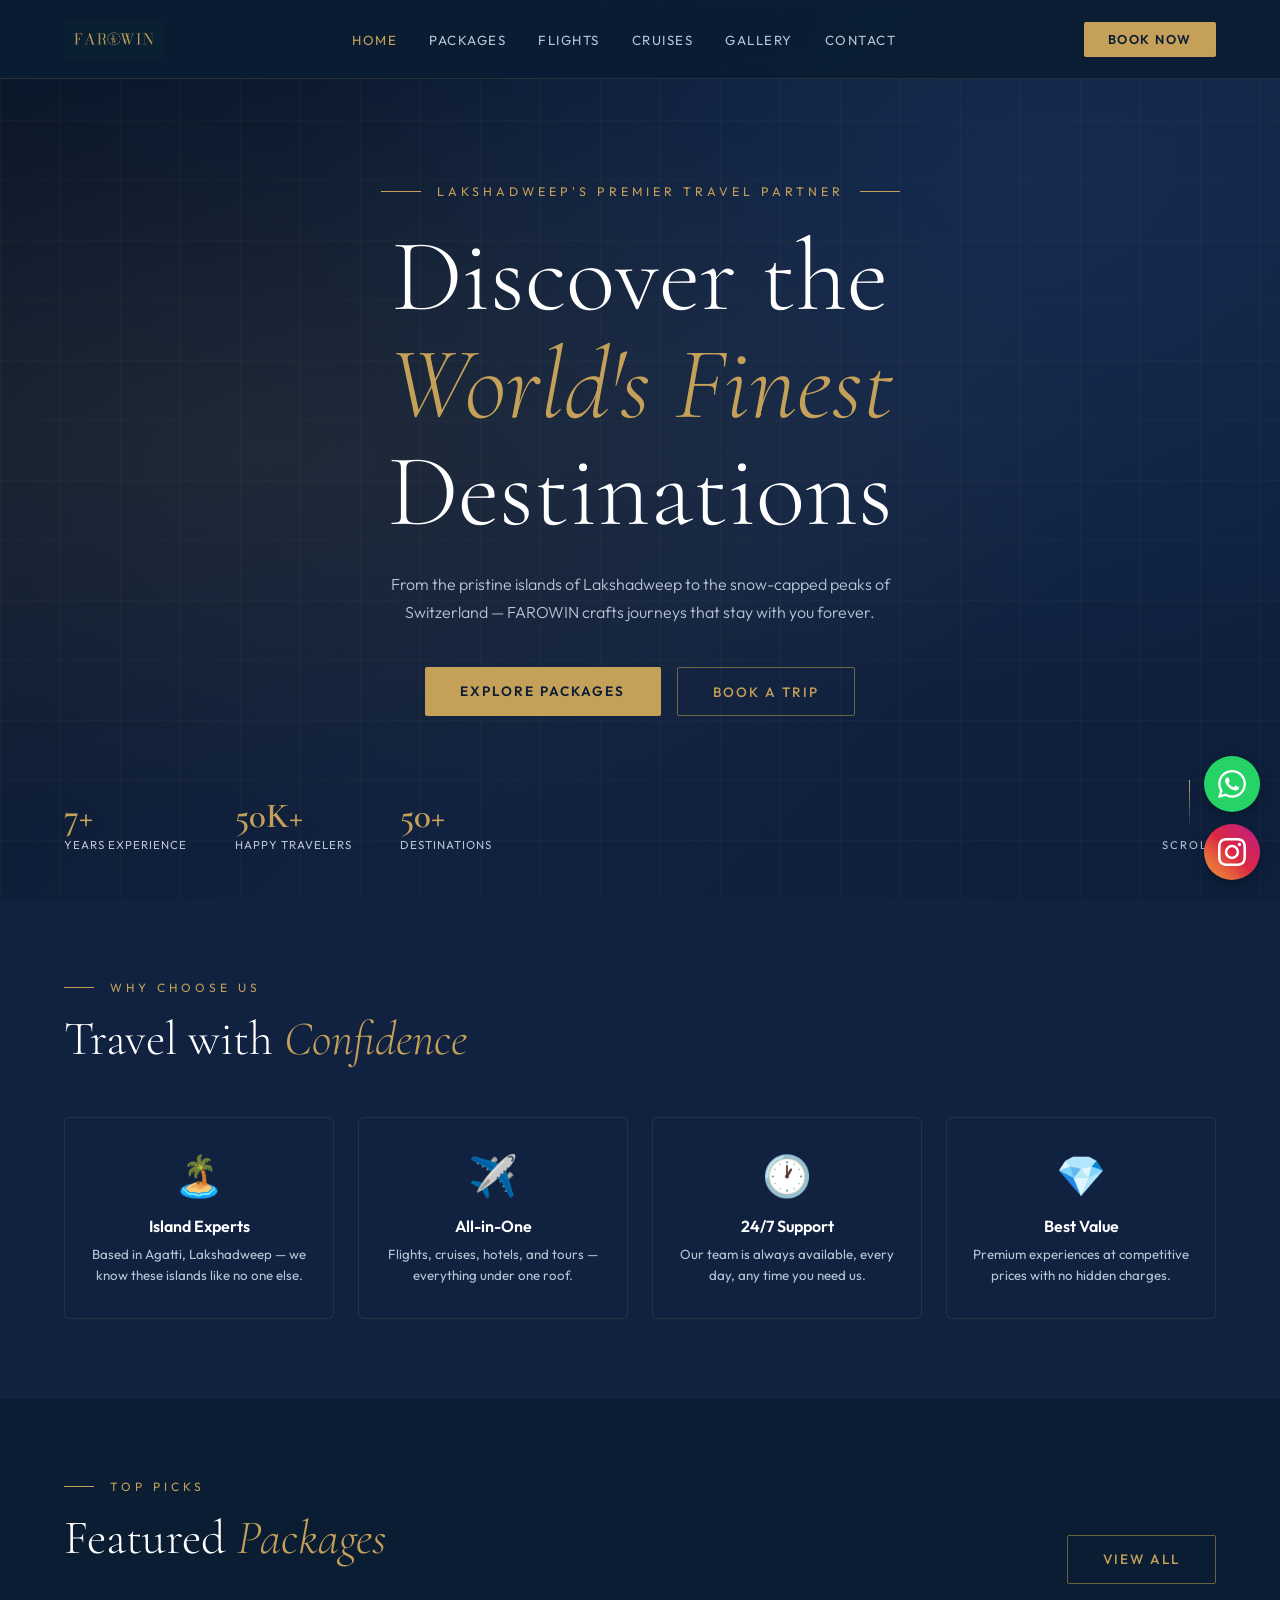
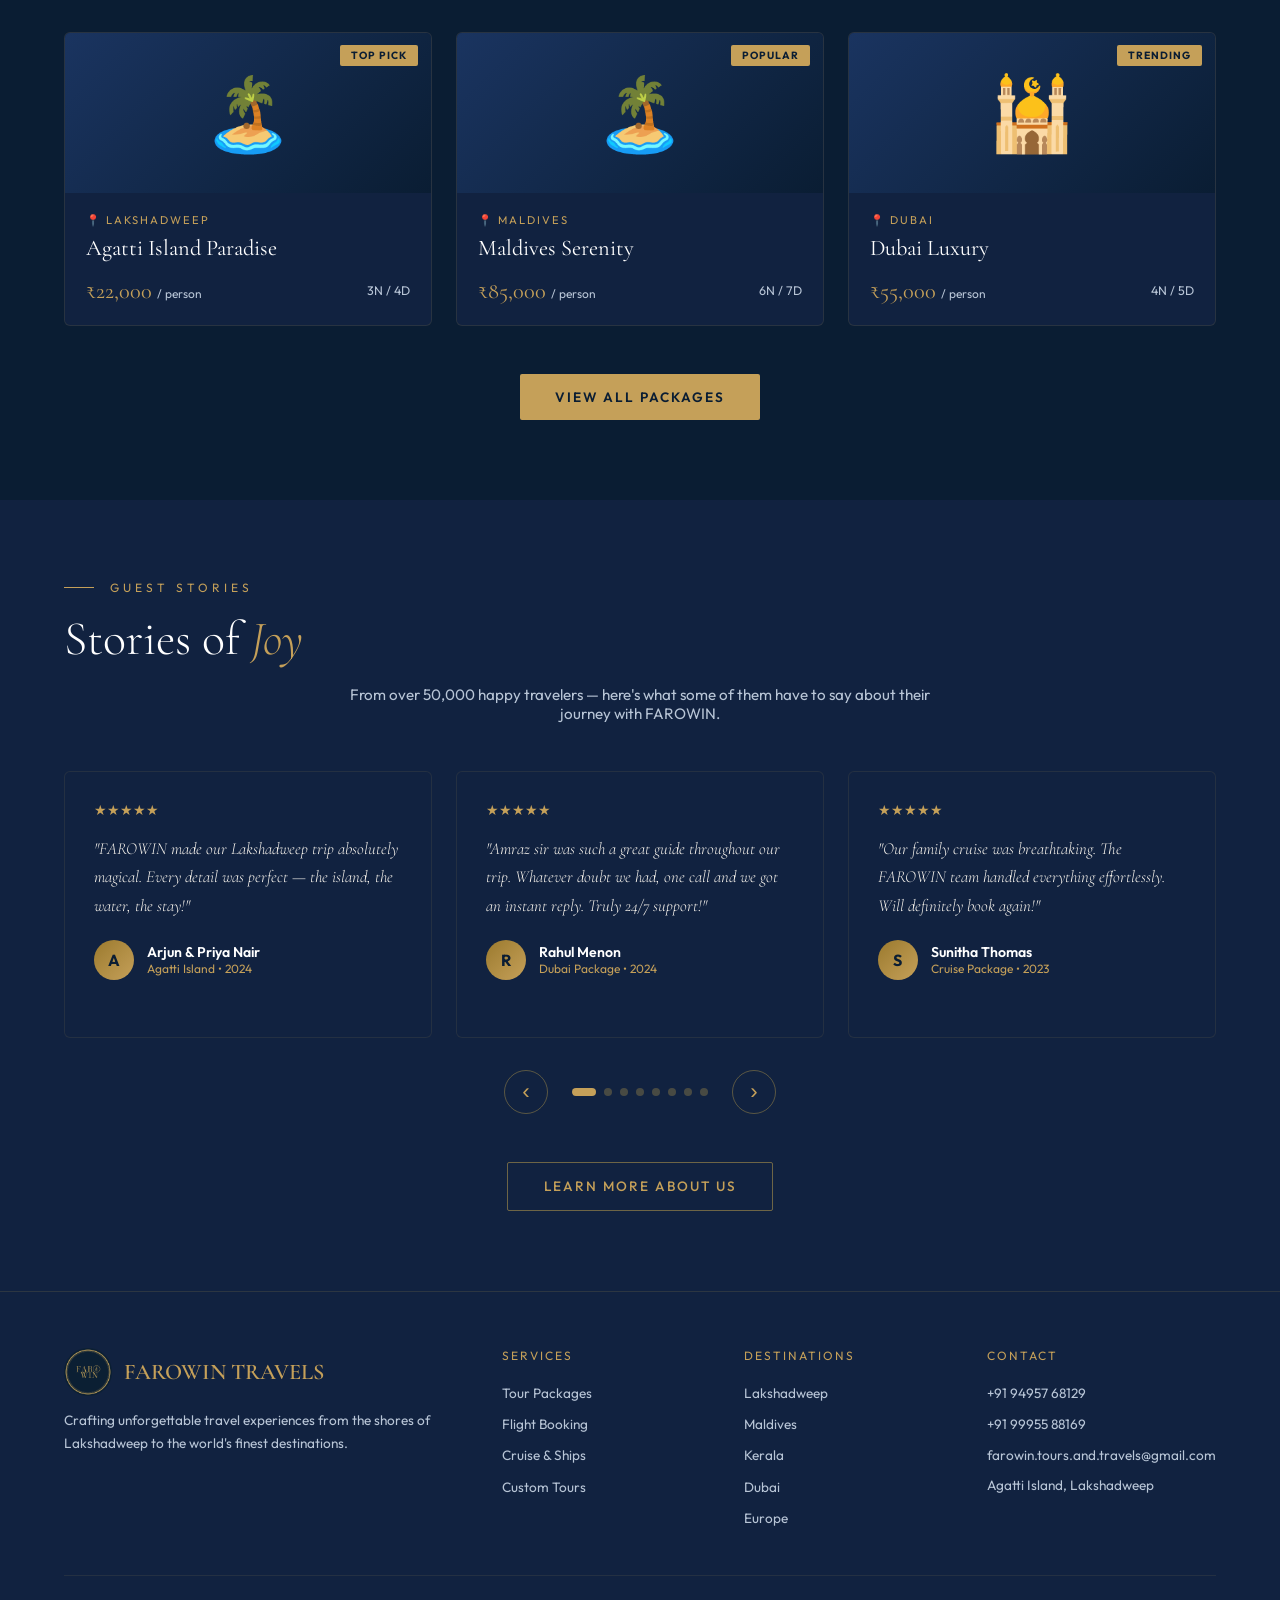
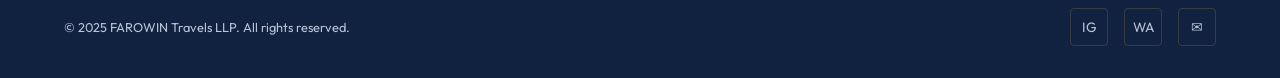
==== commit 5789d876: "Update title in index.htmlUpdate brand name to Farowin Travels" ====
--- a/index.html
+++ b/index.html
@@ -3,7 +3,7 @@
 <head>
 <meta charset="UTF-8">
 <meta name="viewport" content="width=device-width, initial-scale=1.0">
-<title>FAROWIN Tours & Travels — Home</title>
+<title>FAROWIN Travels — Home</title>
 <link rel="icon" type="image/png" href="assets/logos/farowin-seal-circle.png">
 <link rel="apple-touch-icon" href="assets/logos/farowin-seal-square.png">
 <link rel="stylesheet" href="style.css">
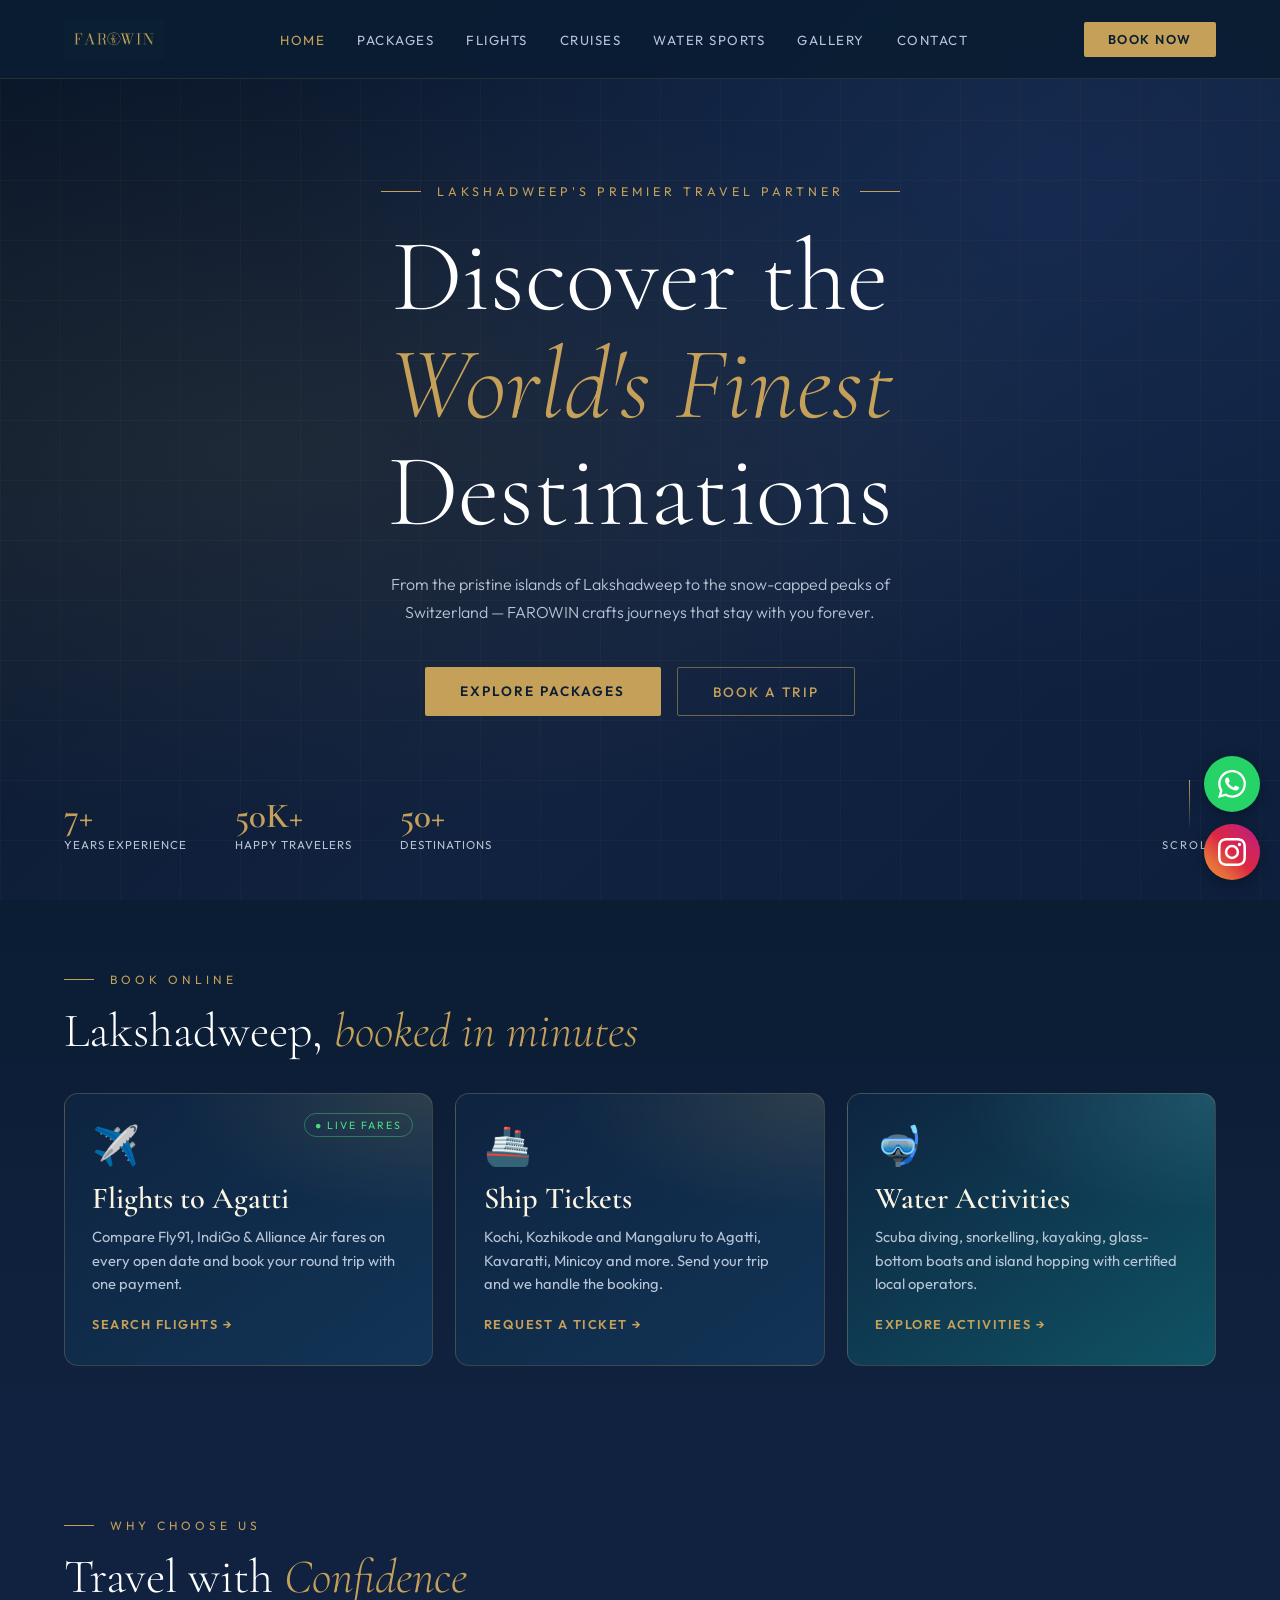
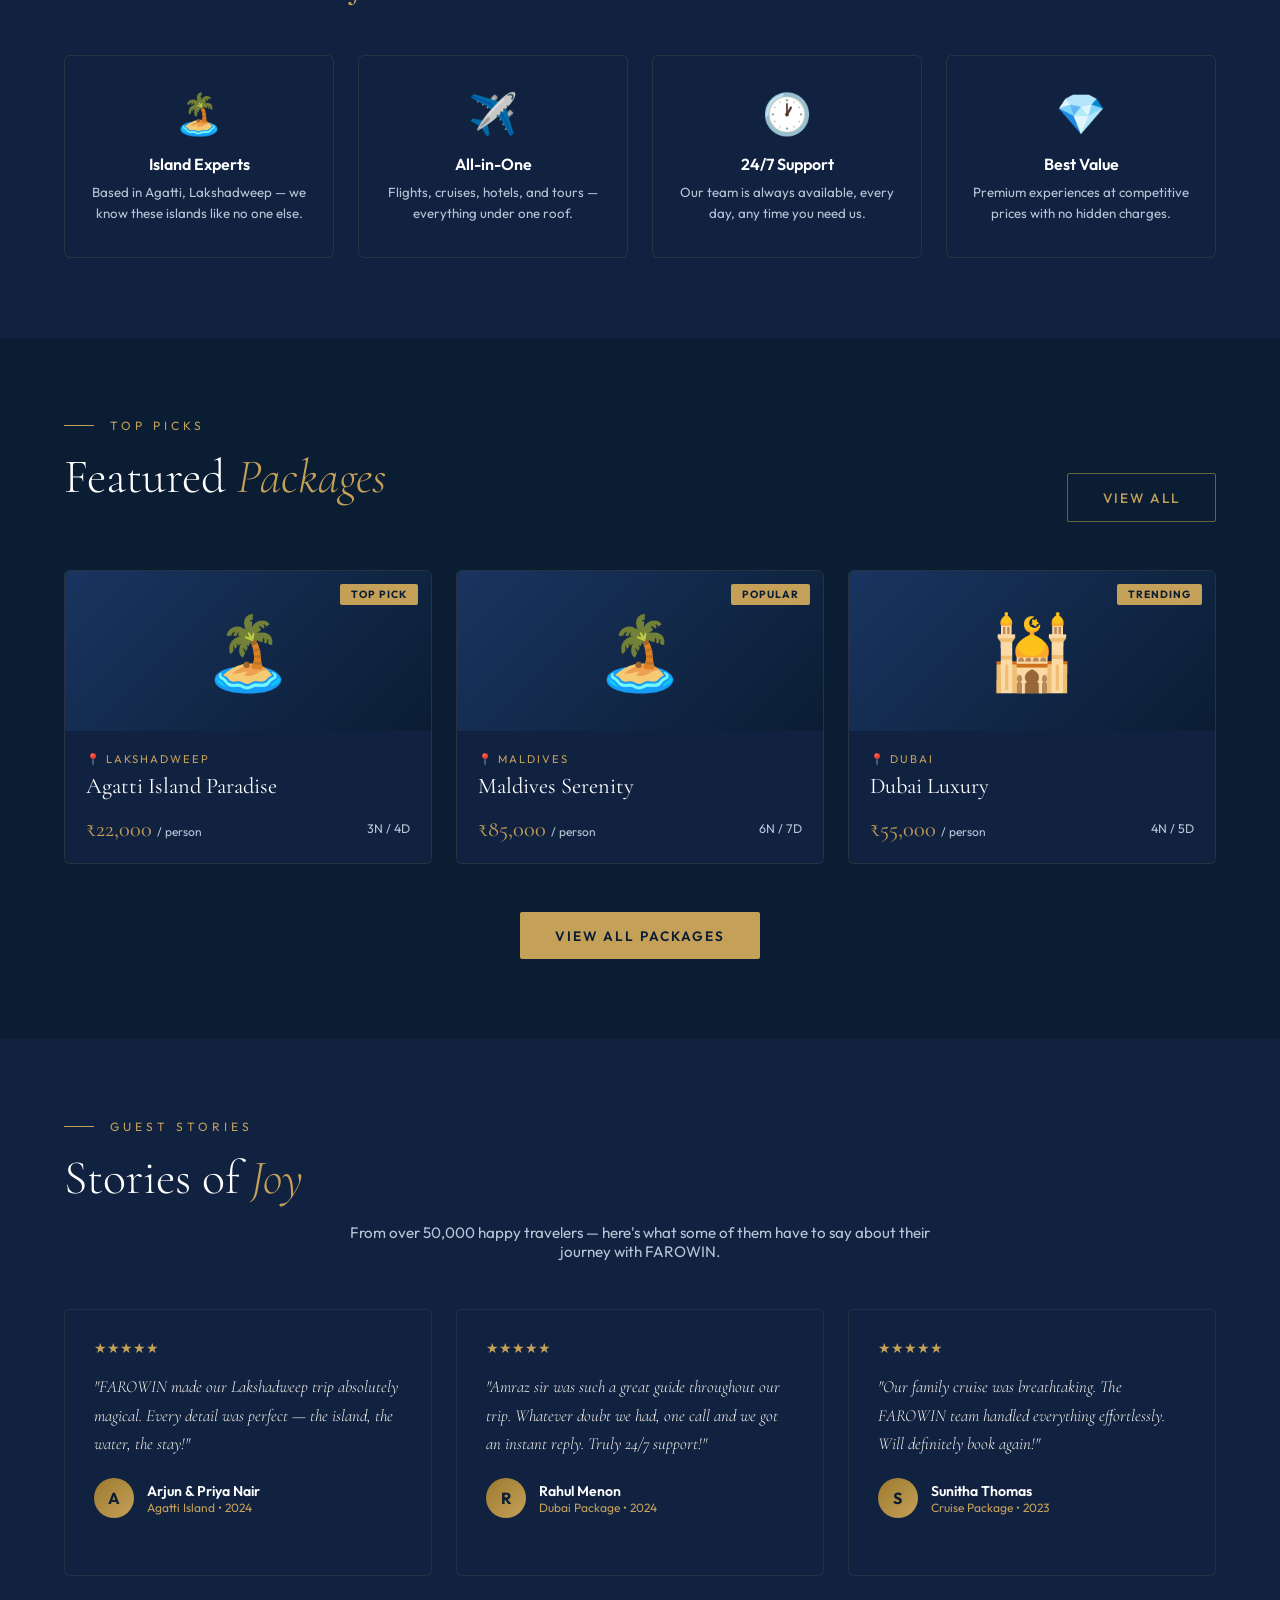
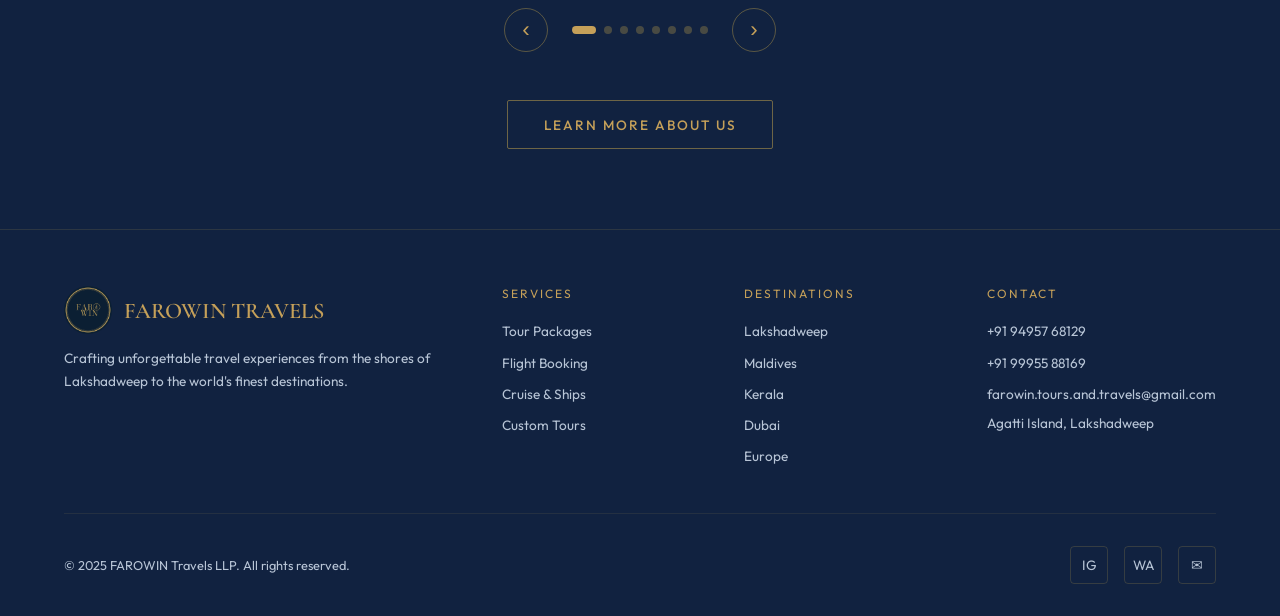
==== commit cd15b124: "Update index.html" ====
--- a/index.html
+++ b/index.html
@@ -188,6 +188,19 @@
   <div class="scroll-hint"><div class="scroll-line"></div>Scroll</div>
 </section>
 
+<!-- BOOK ONLINE (Farowin Portal) -->
+<section class="portal-sec">
+  <div class="portal-wrap">
+    <div class="section-tag">Book Online</div>
+    <h2 class="section-title">Lakshadweep, <em>booked in minutes</em></h2>
+    <div class="portal-grid">
+      <a class="portal-card reveal" href="https://portal.farowin.in/"><span class="pc-live">● Live fares</span><div class="pc-ic">✈️</div><h3>Flights to Agatti</h3><p>Compare Fly91, IndiGo &amp; Alliance Air fares on every open date and book your round trip with one payment.</p><span class="pc-go">Search flights →</span></a>
+      <a class="portal-card reveal" href="https://portal.farowin.in/?tab=ship"><div class="pc-ic">🚢</div><h3>Ship Tickets</h3><p>Kochi, Kozhikode and Mangaluru to Agatti, Kavaratti, Minicoy and more. Send your trip and we handle the booking.</p><span class="pc-go">Request a ticket →</span></a>
+      <a class="portal-card sea reveal" href="https://portal.farowin.in/?tab=act"><div class="pc-ic">🤿</div><h3>Water Activities</h3><p>Scuba diving, snorkelling, kayaking, glass-bottom boats and island hopping with certified local operators.</p><span class="pc-go">Explore activities →</span></a>
+    </div>
+  </div>
+</section>
+
 <!-- WHY US -->
 <section style="background:var(--navy-mid);">
   <div style="max-width:1200px;margin:0 auto;">
--- a/style.css
+++ b/style.css
@@ -201,3 +201,27 @@
   .footer-bottom { flex-direction: column; text-align: center; }
   .footer-brand { font-size: 1.15rem; }
 }
+
+/* ===== Farowin Portal connect ===== */
+.portal-sec{background:linear-gradient(180deg,var(--navy) 0%,var(--navy-mid) 100%);padding:4.5rem 5%}
+.portal-wrap{max-width:1200px;margin:0 auto}
+.portal-grid{display:grid;grid-template-columns:repeat(3,minmax(0,1fr));gap:1.4rem;margin-top:2rem}
+.portal-card{position:relative;display:block;text-decoration:none;color:var(--cream);padding:2rem 1.7rem;border:1px solid rgba(197,160,89,.25);border-radius:14px;overflow:hidden;
+  background:radial-gradient(420px 200px at 100% 0%,rgba(197,160,89,.16),transparent 60%),linear-gradient(145deg,#0E2440,#123456);transition:transform .3s,border-color .3s,box-shadow .3s}
+.portal-card.sea{background:radial-gradient(420px 200px at 100% 0%,rgba(120,220,230,.16),transparent 60%),linear-gradient(145deg,#0E2440,#0F5263)}
+.portal-card:hover{transform:translateY(-6px);border-color:var(--gold);box-shadow:0 22px 50px -18px rgba(0,0,0,.6)}
+.portal-card .pc-ic{font-size:2.4rem;line-height:1}
+.portal-card .pc-live{position:absolute;top:1.2rem;right:1.2rem;font-size:.66rem;letter-spacing:2px;text-transform:uppercase;color:#4ADE80;border:1px solid rgba(74,222,128,.4);border-radius:99px;padding:.25rem .6rem}
+.portal-card h3{font-family:'Cormorant Garamond',serif;font-size:1.9rem;font-weight:600;margin:1rem 0 .5rem;color:#FBF4E2}
+.portal-card p{color:var(--text-light);font-size:.92rem;line-height:1.6}
+.portal-card .pc-go{display:inline-block;margin-top:1.3rem;color:var(--gold);font-size:.8rem;font-weight:600;letter-spacing:1.5px;text-transform:uppercase}
+.portal-banner{max-width:1000px;margin:0 auto 2.5rem;padding:1.8rem 2rem;border:1px solid rgba(197,160,89,.4);border-radius:14px;
+  background:radial-gradient(500px 220px at 100% 0%,rgba(197,160,89,.18),transparent 60%),linear-gradient(135deg,#0E2440,#14365A);display:flex;gap:1.5rem;align-items:center;justify-content:space-between;flex-wrap:wrap}
+.portal-banner .pb-tag{font-size:.7rem;letter-spacing:3px;text-transform:uppercase;color:var(--gold)}
+.portal-banner h3{font-family:'Cormorant Garamond',serif;font-size:1.8rem;font-weight:600;color:#FBF4E2;margin:.35rem 0}
+.portal-banner p{color:var(--text-light);font-size:.92rem;max-width:520px;line-height:1.6}
+.portal-banner .pb-routes{display:flex;gap:.5rem;flex-wrap:wrap;margin-top:1rem}
+.portal-banner .pb-routes a{color:var(--cream);text-decoration:none;font-size:.82rem;border:1px solid rgba(197,160,89,.35);border-radius:99px;padding:.4rem .9rem;transition:background .3s}
+.portal-banner .pb-routes a:hover{background:rgba(197,160,89,.15)}
+.portal-banner .btn-primary{white-space:nowrap}
+@media(max-width:900px){.portal-grid{grid-template-columns:1fr}.portal-sec{padding:3.5rem 5%}.portal-banner{padding:1.5rem}}
